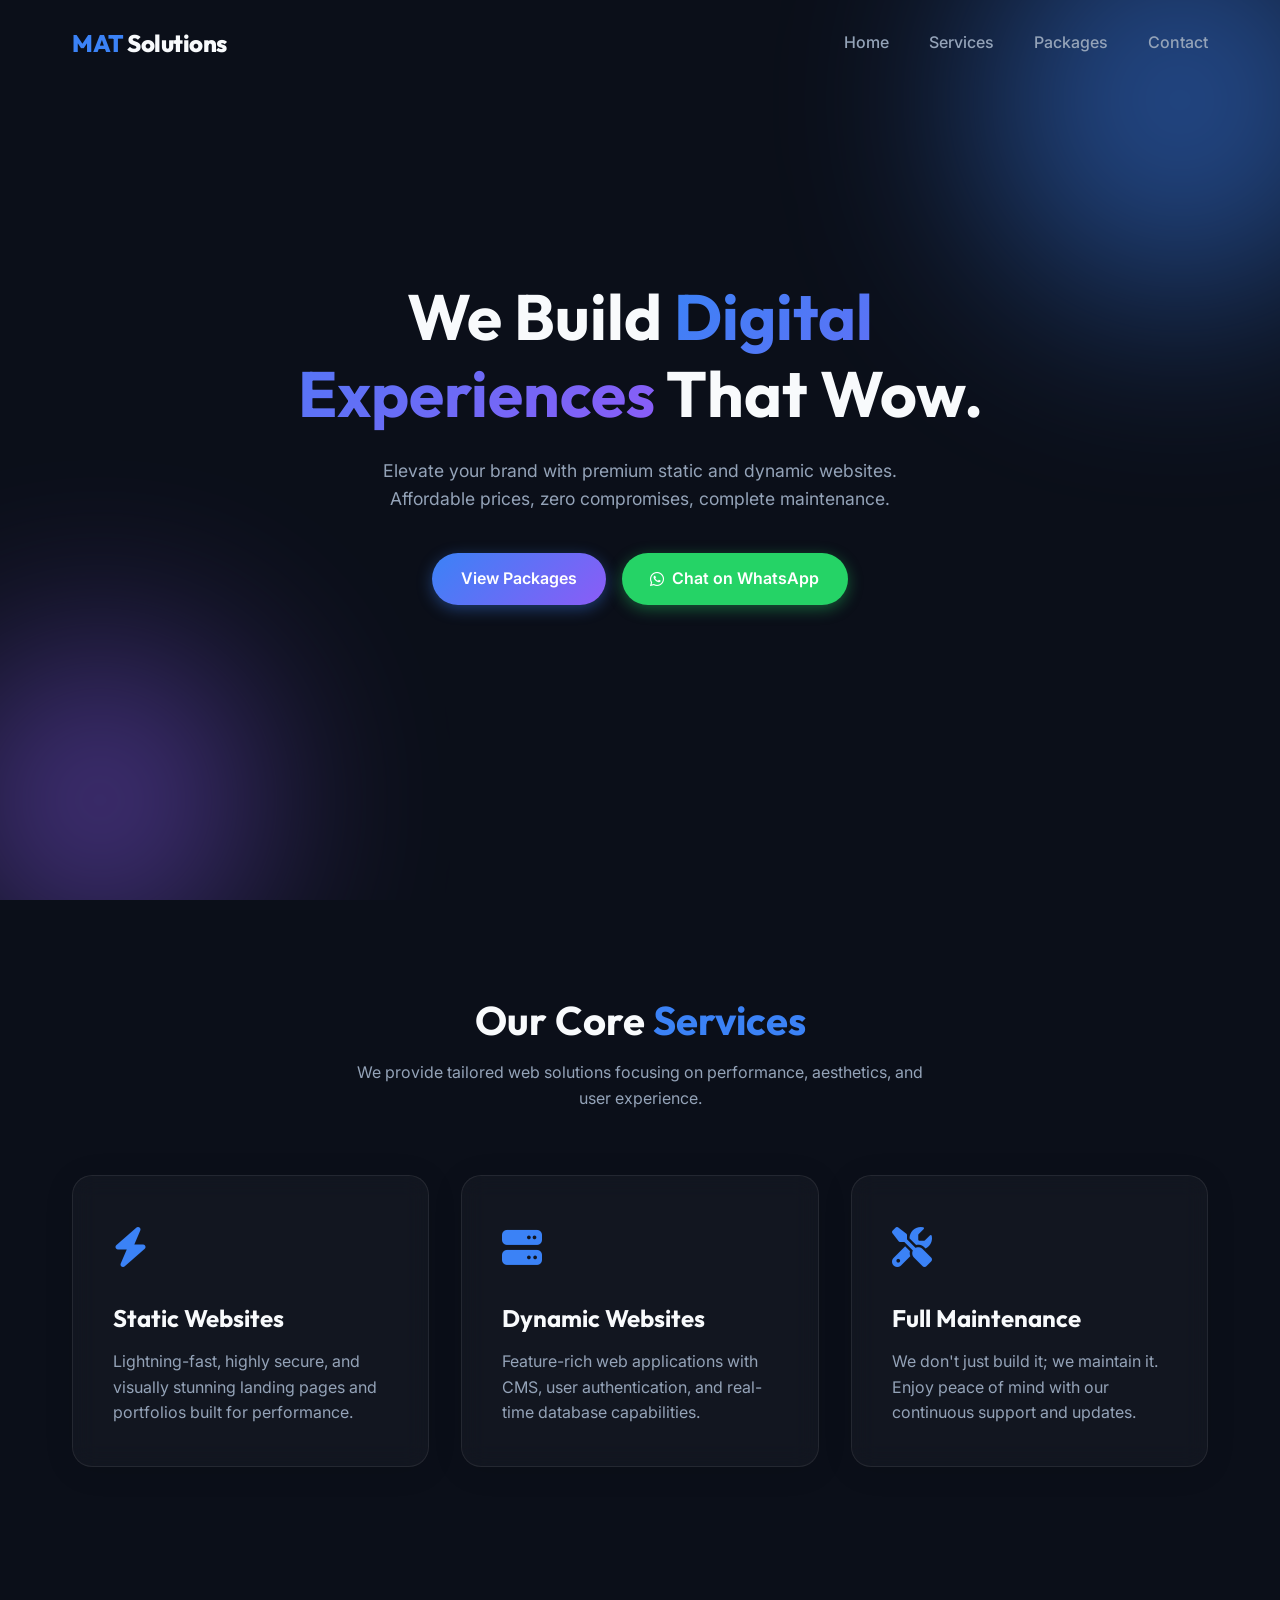
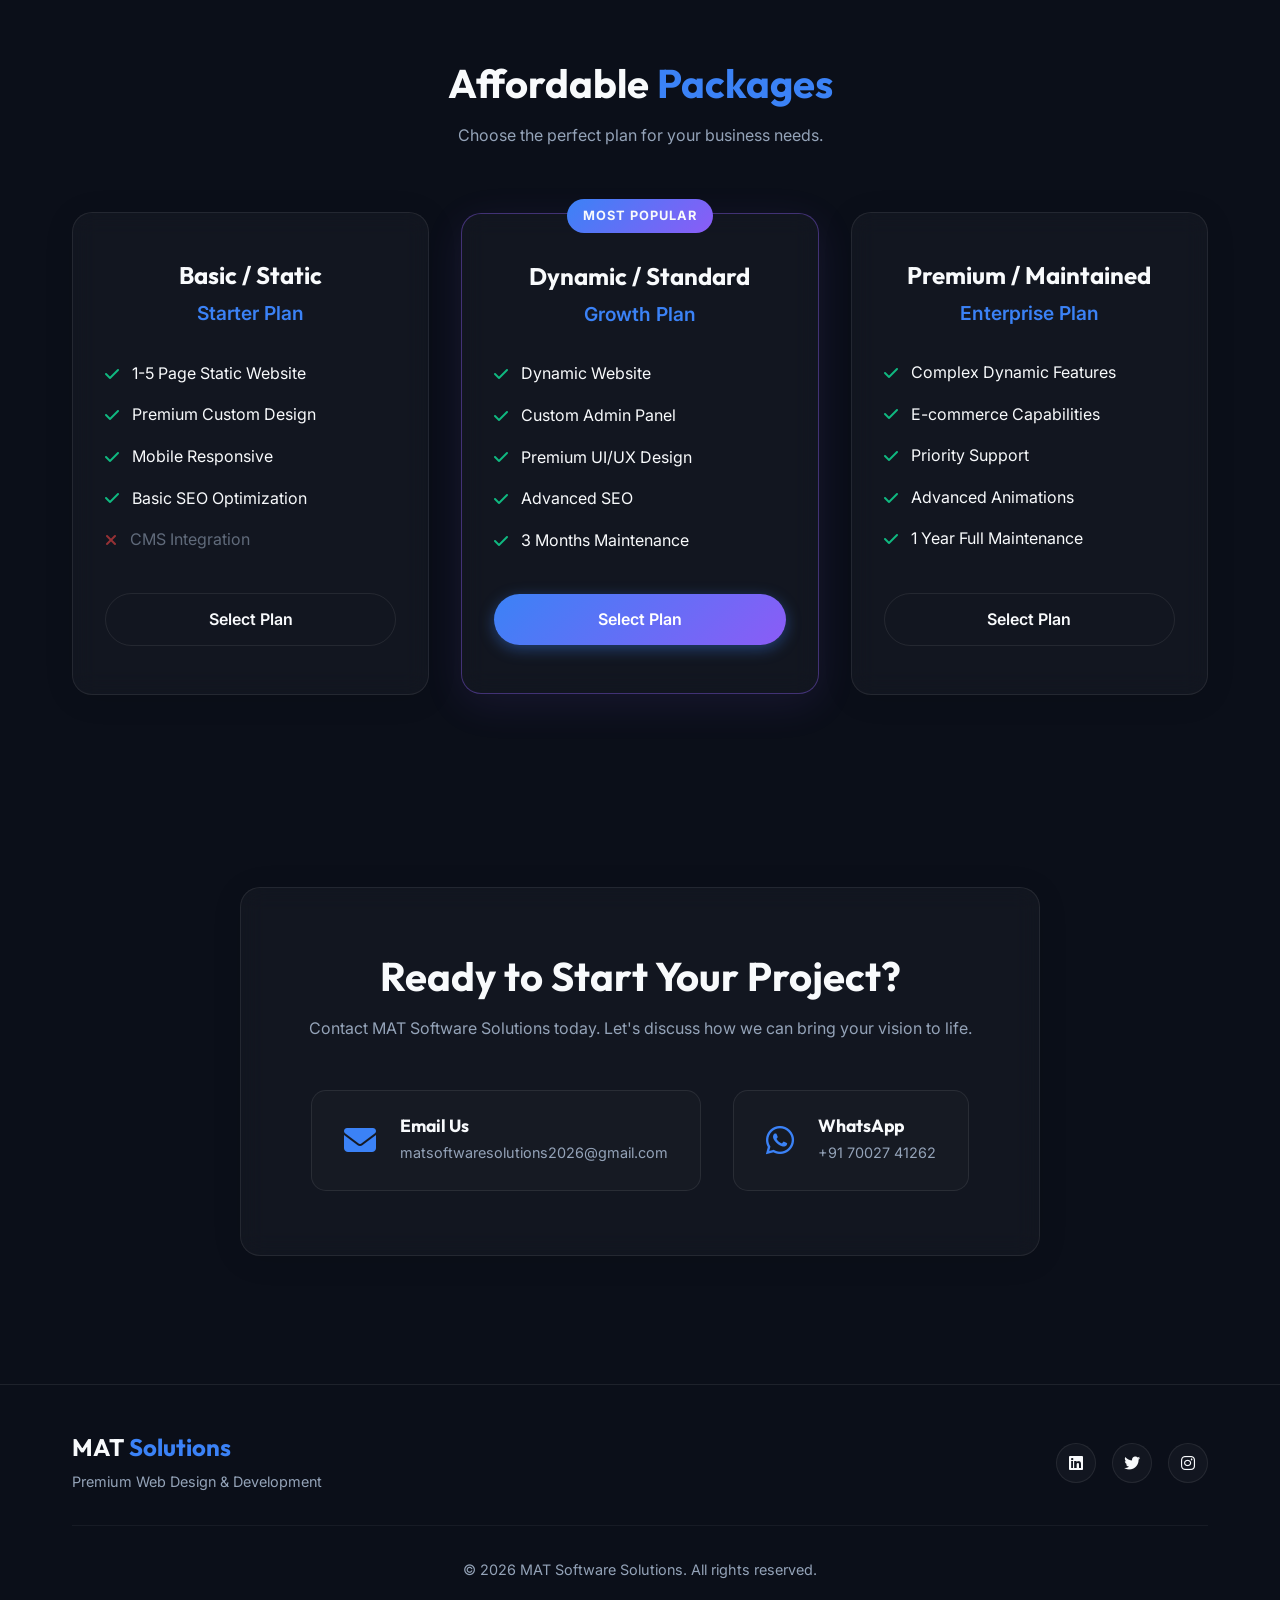
==== index.html @ a4cf88b2 "Initial commit: MAT Software Solutions Website" ====
<!DOCTYPE html>
<html lang="en">
<head>
    <meta charset="UTF-8">
    <meta name="viewport" content="width=device-width, initial-scale=1.0">
    <title>MAT Software Solutions | Premium Web Design & Development</title>
    <meta name="description" content="MAT Software Solutions provides premium Static and Dynamic website creation with maintenance at affordable prices.">
    <!-- Google Fonts -->
    <link rel="preconnect" href="https://fonts.googleapis.com">
    <link rel="preconnect" href="https://fonts.gstatic.com" crossorigin>
    <link href="https://fonts.googleapis.com/css2?family=Outfit:wght@300;400;600;800&family=Inter:wght@400;500;700&display=swap" rel="stylesheet">
    <!-- FontAwesome for Icons -->
    <link rel="stylesheet" href="https://cdnjs.cloudflare.com/ajax/libs/font-awesome/6.4.0/css/all.min.css">
    <!-- Custom CSS -->
    <link rel="stylesheet" href="styles.css">
</head>
<body>
    <!-- Navbar -->
    <nav id="navbar">
        <div class="nav-container">
            <a href="#" class="logo"><span>MAT</span> Solutions</a>
            <ul class="nav-links">
                <li><a href="#home">Home</a></li>
                <li><a href="#services">Services</a></li>
                <li><a href="#packages">Packages</a></li>
                <li><a href="#contact">Contact</a></li>
            </ul>
            <div class="mobile-menu-btn">
                <i class="fa-solid fa-bars"></i>
            </div>
        </div>
    </nav>

    <!-- Mobile Menu -->
    <div class="mobile-menu">
        <ul>
            <li><a href="#home" class="mobile-link">Home</a></li>
            <li><a href="#services" class="mobile-link">Services</a></li>
            <li><a href="#packages" class="mobile-link">Packages</a></li>
            <li><a href="#contact" class="mobile-link">Contact</a></li>
        </ul>
    </div>

    <!-- Hero Section -->
    <section id="home" class="hero">
        <div class="hero-bg-shapes">
            <div class="shape shape-1"></div>
            <div class="shape shape-2"></div>
        </div>
        <div class="container hero-content animate-on-scroll">
            <h1>We Build <span>Digital Experiences</span> That Wow.</h1>
            <p>Elevate your brand with premium static and dynamic websites. Affordable prices, zero compromises, complete maintenance.</p>
            <div class="hero-buttons">
                <a href="#packages" class="btn btn-primary">View Packages</a>
                <a href="https://wa.me/917002741262" target="_blank" class="btn btn-secondary">
                    <i class="fa-brands fa-whatsapp"></i> Chat on WhatsApp
                </a>
            </div>
        </div>
    </section>

    <!-- Services Section -->
    <section id="services" class="services">
        <div class="container">
            <div class="section-title animate-on-scroll">
                <h2>Our Core <span>Services</span></h2>
                <p>We provide tailored web solutions focusing on performance, aesthetics, and user experience.</p>
            </div>
            <div class="services-grid">
                <div class="service-card glass animate-on-scroll">
                    <div class="icon"><i class="fa-solid fa-bolt"></i></div>
                    <h3>Static Websites</h3>
                    <p>Lightning-fast, highly secure, and visually stunning landing pages and portfolios built for performance.</p>
                </div>
                <div class="service-card glass animate-on-scroll" style="transition-delay: 0.2s;">
                    <div class="icon"><i class="fa-solid fa-server"></i></div>
                    <h3>Dynamic Websites</h3>
                    <p>Feature-rich web applications with CMS, user authentication, and real-time database capabilities.</p>
                </div>
                <div class="service-card glass animate-on-scroll" style="transition-delay: 0.4s;">
                    <div class="icon"><i class="fa-solid fa-screwdriver-wrench"></i></div>
                    <h3>Full Maintenance</h3>
                    <p>We don't just build it; we maintain it. Enjoy peace of mind with our continuous support and updates.</p>
                </div>
            </div>
        </div>
    </section>

    <!-- Packages Section -->
    <section id="packages" class="packages">
        <div class="container">
            <div class="section-title animate-on-scroll">
                <h2>Affordable <span>Packages</span></h2>
                <p>Choose the perfect plan for your business needs.</p>
            </div>
            <div class="packages-grid">
                <!-- Package 1 -->
                <div class="package-card glass animate-on-scroll">
                    <h3>Basic / Static</h3>
                    <div class="price">Starter Plan</div>
                    <ul class="features">
                        <li><i class="fa-solid fa-check"></i> 1-5 Page Static Website</li>
                        <li><i class="fa-solid fa-check"></i> Premium Custom Design</li>
                        <li><i class="fa-solid fa-check"></i> Mobile Responsive</li>
                        <li><i class="fa-solid fa-check"></i> Basic SEO Optimization</li>
                        <li class="disabled"><i class="fa-solid fa-xmark"></i> CMS Integration</li>
                    </ul>
                    <a href="https://wa.me/917002741262?text=I'm%20interested%20in%20the%20Basic%20Static%20Package" target="_blank" class="btn btn-outline">Select Plan</a>
                </div>
                
                <!-- Package 2 -->
                <div class="package-card glass popular animate-on-scroll" style="transition-delay: 0.2s;">
                    <div class="badge">Most Popular</div>
                    <h3>Dynamic / Standard</h3>
                    <div class="price">Growth Plan</div>
                    <ul class="features">
                        <li><i class="fa-solid fa-check"></i> Dynamic Website</li>
                        <li><i class="fa-solid fa-check"></i> Custom Admin Panel</li>
                        <li><i class="fa-solid fa-check"></i> Premium UI/UX Design</li>
                        <li><i class="fa-solid fa-check"></i> Advanced SEO</li>
                        <li><i class="fa-solid fa-check"></i> 3 Months Maintenance</li>
                    </ul>
                    <a href="https://wa.me/917002741262?text=I'm%20interested%20in%20the%20Dynamic%20Standard%20Package" target="_blank" class="btn btn-primary">Select Plan</a>
                </div>

                <!-- Package 3 -->
                <div class="package-card glass animate-on-scroll" style="transition-delay: 0.4s;">
                    <h3>Premium / Maintained</h3>
                    <div class="price">Enterprise Plan</div>
                    <ul class="features">
                        <li><i class="fa-solid fa-check"></i> Complex Dynamic Features</li>
                        <li><i class="fa-solid fa-check"></i> E-commerce Capabilities</li>
                        <li><i class="fa-solid fa-check"></i> Priority Support</li>
                        <li><i class="fa-solid fa-check"></i> Advanced Animations</li>
                        <li><i class="fa-solid fa-check"></i> 1 Year Full Maintenance</li>
                    </ul>
                    <a href="https://wa.me/917002741262?text=I'm%20interested%20in%20the%20Premium%20Maintained%20Package" target="_blank" class="btn btn-outline">Select Plan</a>
                </div>
            </div>
        </div>
    </section>

    <!-- Contact Section -->
    <section id="contact" class="contact">
        <div class="container">
            <div class="contact-card glass animate-on-scroll">
                <h2>Ready to Start Your Project?</h2>
                <p>Contact MAT Software Solutions today. Let's discuss how we can bring your vision to life.</p>
                <div class="contact-links">
                    <a href="mailto:matsoftwaresolutions2026@gmail.com" class="contact-item">
                        <div class="icon"><i class="fa-solid fa-envelope"></i></div>
                        <div>
                            <h4>Email Us</h4>
                            <span>matsoftwaresolutions2026@gmail.com</span>
                        </div>
                    </a>
                    <a href="https://wa.me/917002741262" target="_blank" class="contact-item">
                        <div class="icon"><i class="fa-brands fa-whatsapp"></i></div>
                        <div>
                            <h4>WhatsApp</h4>
                            <span>+91 70027 41262</span>
                        </div>
                    </a>
                </div>
            </div>
        </div>
    </section>

    <!-- Footer -->
    <footer>
        <div class="container">
            <div class="footer-content">
                <div class="footer-logo">
                    <h2>MAT <span>Solutions</span></h2>
                    <p>Premium Web Design & Development</p>
                </div>
                <div class="footer-socials">
                    <a href="#"><i class="fa-brands fa-linkedin"></i></a>
                    <a href="#"><i class="fa-brands fa-twitter"></i></a>
                    <a href="#"><i class="fa-brands fa-instagram"></i></a>
                </div>
            </div>
            <div class="footer-bottom">
                <p>&copy; 2026 MAT Software Solutions. All rights reserved.</p>
            </div>
        </div>
    </footer>

    <script src="script.js"></script>
</body>
</html>
---- styles.css ----
:root {
    /* Colors */
    --bg-main: #0B0F19; /* Deep charcoal/blue background */
    --bg-secondary: #131A2A;
    --accent-primary: #3B82F6; /* Electric Blue */
    --accent-secondary: #8B5CF6; /* Neon Purple */
    --text-primary: #F8FAFC;
    --text-secondary: #94A3B8;
    
    /* Glassmorphism */
    --glass-bg: rgba(255, 255, 255, 0.03);
    --glass-border: rgba(255, 255, 255, 0.08);
    --glass-shadow: 0 4px 30px rgba(0, 0, 0, 0.1);
    
    /* Typography */
    --font-heading: 'Outfit', sans-serif;
    --font-body: 'Inter', sans-serif;
    
    /* Transitions */
    --transition-fast: 0.2s ease;
    --transition-normal: 0.4s cubic-bezier(0.16, 1, 0.3, 1);
}

* {
    margin: 0;
    padding: 0;
    box-sizing: border-box;
}

html {
    scroll-behavior: smooth;
    font-size: 16px;
}

body {
    font-family: var(--font-body);
    background-color: var(--bg-main);
    color: var(--text-primary);
    line-height: 1.6;
    overflow-x: hidden;
}

h1, h2, h3, h4, h5, h6 {
    font-family: var(--font-heading);
    font-weight: 700;
    line-height: 1.2;
}

a {
    text-decoration: none;
    color: inherit;
    transition: var(--transition-fast);
}

ul {
    list-style: none;
}

.container {
    max-width: 1200px;
    margin: 0 auto;
    padding: 0 2rem;
}

/* Glassmorphism Utility */
.glass {
    background: var(--glass-bg);
    backdrop-filter: blur(12px);
    -webkit-backdrop-filter: blur(12px);
    border: 1px solid var(--glass-border);
    box-shadow: var(--glass-shadow);
    border-radius: 20px;
}

/* Buttons */
.btn {
    display: inline-flex;
    align-items: center;
    justify-content: center;
    gap: 0.5rem;
    padding: 0.8rem 1.8rem;
    border-radius: 50px;
    font-weight: 600;
    font-size: 1rem;
    cursor: pointer;
    transition: var(--transition-normal);
    border: none;
}

.btn-primary {
    background: linear-gradient(135deg, var(--accent-primary), var(--accent-secondary));
    color: white;
    box-shadow: 0 4px 15px rgba(59, 130, 246, 0.4);
}

.btn-primary:hover {
    transform: translateY(-2px);
    box-shadow: 0 6px 20px rgba(59, 130, 246, 0.6);
}

.btn-secondary {
    background: #25D366; /* WhatsApp Green */
    color: white;
    box-shadow: 0 4px 15px rgba(37, 211, 102, 0.4);
}

.btn-secondary:hover {
    transform: translateY(-2px);
    box-shadow: 0 6px 20px rgba(37, 211, 102, 0.6);
}

.btn-outline {
    background: transparent;
    color: var(--text-primary);
    border: 1px solid var(--glass-border);
}

.btn-outline:hover {
    background: var(--glass-bg);
    border-color: var(--accent-primary);
}

/* Navbar */
#navbar {
    position: fixed;
    top: 0;
    width: 100%;
    padding: 1.5rem 0;
    z-index: 1000;
    transition: var(--transition-normal);
    border-bottom: 1px solid transparent;
}

#navbar.scrolled {
    background: rgba(11, 15, 25, 0.85);
    backdrop-filter: blur(10px);
    padding: 1rem 0;
    border-bottom: 1px solid var(--glass-border);
}

.nav-container {
    max-width: 1200px;
    margin: 0 auto;
    padding: 0 2rem;
    display: flex;
    justify-content: space-between;
    align-items: center;
}

.logo {
    font-family: var(--font-heading);
    font-size: 1.5rem;
    font-weight: 800;
    letter-spacing: -0.5px;
}

.logo span {
    color: var(--accent-primary);
}

.nav-links {
    display: flex;
    gap: 2.5rem;
}

.nav-links a {
    font-weight: 500;
    color: var(--text-secondary);
    position: relative;
}

.nav-links a:hover {
    color: var(--text-primary);
}

.nav-links a::after {
    content: '';
    position: absolute;
    bottom: -5px;
    left: 0;
    width: 0;
    height: 2px;
    background: var(--accent-primary);
    transition: var(--transition-fast);
}

.nav-links a:hover::after {
    width: 100%;
}

.mobile-menu-btn {
    display: none;
    font-size: 1.5rem;
    cursor: pointer;
    color: var(--text-primary);
}

/* Mobile Menu */
.mobile-menu {
    position: fixed;
    top: 0;
    left: 0;
    width: 100%;
    height: 100vh;
    background: var(--bg-main);
    z-index: 999;
    display: flex;
    align-items: center;
    justify-content: center;
    transform: translateX(100%);
    transition: transform 0.4s cubic-bezier(0.77, 0, 0.175, 1);
}

.mobile-menu.active {
    transform: translateX(0);
}

.mobile-menu ul {
    text-align: center;
}

.mobile-menu li {
    margin: 2rem 0;
}

.mobile-menu a {
    font-size: 2rem;
    font-family: var(--font-heading);
    font-weight: 600;
}

/* Hero Section */
.hero {
    min-height: 100vh;
    display: flex;
    align-items: center;
    position: relative;
    padding-top: 5rem;
    overflow: hidden;
}

.hero-bg-shapes {
    position: absolute;
    top: 0;
    left: 0;
    width: 100%;
    height: 100%;
    z-index: -1;
    overflow: hidden;
}

.shape {
    position: absolute;
    border-radius: 50%;
    filter: blur(100px);
    opacity: 0.5;
}

.shape-1 {
    width: 400px;
    height: 400px;
    background: var(--accent-primary);
    top: -100px;
    right: -100px;
    animation: float 10s ease-in-out infinite;
}

.shape-2 {
    width: 300px;
    height: 300px;
    background: var(--accent-secondary);
    bottom: -50px;
    left: -50px;
    animation: float 12s ease-in-out infinite reverse;
}

@keyframes float {
    0% { transform: translateY(0) scale(1); }
    50% { transform: translateY(-30px) scale(1.1); }
    100% { transform: translateY(0) scale(1); }
}

.hero-content {
    max-width: 800px;
    text-align: center;
    margin: 0 auto;
}

.hero h1 {
    font-size: clamp(3rem, 5vw, 4.5rem);
    margin-bottom: 1.5rem;
}

.hero h1 span {
    background: linear-gradient(135deg, var(--accent-primary), var(--accent-secondary));
    -webkit-background-clip: text;
    -webkit-text-fill-color: transparent;
}

.hero p {
    font-size: 1.1rem;
    color: var(--text-secondary);
    margin-bottom: 2.5rem;
    max-width: 600px;
    margin-inline: auto;
}

.hero-buttons {
    display: flex;
    justify-content: center;
    gap: 1rem;
}

/* Sections Global */
section {
    padding: 6rem 0;
}

.section-title {
    text-align: center;
    margin-bottom: 4rem;
}

.section-title h2 {
    font-size: 2.5rem;
    margin-bottom: 1rem;
}

.section-title h2 span {
    color: var(--accent-primary);
}

.section-title p {
    color: var(--text-secondary);
    max-width: 600px;
    margin: 0 auto;
}

/* Services */
.services-grid {
    display: grid;
    grid-template-columns: repeat(auto-fit, minmax(300px, 1fr));
    gap: 2rem;
}

.service-card {
    padding: 2.5rem;
    transition: var(--transition-normal);
}

.service-card:hover {
    transform: translateY(-10px);
    border-color: rgba(59, 130, 246, 0.3);
}

.service-card .icon {
    font-size: 2.5rem;
    color: var(--accent-primary);
    margin-bottom: 1.5rem;
}

.service-card h3 {
    font-size: 1.5rem;
    margin-bottom: 1rem;
}

.service-card p {
    color: var(--text-secondary);
}

/* Packages */
.packages-grid {
    display: grid;
    grid-template-columns: repeat(auto-fit, minmax(320px, 1fr));
    gap: 2rem;
    align-items: center;
}

.package-card {
    padding: 3rem 2rem;
    text-align: center;
    position: relative;
    transition: var(--transition-normal);
}

.package-card:hover {
    transform: translateY(-10px);
}

.package-card.popular {
    border-color: rgba(139, 92, 246, 0.4);
    box-shadow: 0 10px 40px rgba(139, 92, 246, 0.1);
    transform: scale(1.05);
}

.package-card.popular:hover {
    transform: scale(1.05) translateY(-10px);
}

.package-card .badge {
    position: absolute;
    top: -15px;
    left: 50%;
    transform: translateX(-50%);
    background: linear-gradient(135deg, var(--accent-primary), var(--accent-secondary));
    padding: 0.4rem 1rem;
    border-radius: 20px;
    font-size: 0.8rem;
    font-weight: 700;
    text-transform: uppercase;
    letter-spacing: 1px;
}

.package-card h3 {
    font-size: 1.5rem;
    margin-bottom: 0.5rem;
}

.package-card .price {
    font-size: 1.2rem;
    color: var(--accent-primary);
    font-weight: 600;
    margin-bottom: 2rem;
}

.package-card .features {
    text-align: left;
    margin-bottom: 2.5rem;
}

.package-card .features li {
    margin-bottom: 1rem;
    display: flex;
    align-items: center;
    gap: 0.8rem;
}

.package-card .features i.fa-check {
    color: #10B981;
}

.package-card .features li.disabled {
    color: var(--text-secondary);
    opacity: 0.6;
}

.package-card .features i.fa-xmark {
    color: #EF4444;
}

.package-card .btn {
    width: 100%;
}

/* Contact */
.contact-card {
    padding: 4rem;
    text-align: center;
    max-width: 800px;
    margin: 0 auto;
}

.contact-card h2 {
    font-size: 2.5rem;
    margin-bottom: 1rem;
}

.contact-card p {
    color: var(--text-secondary);
    margin-bottom: 3rem;
}

.contact-links {
    display: flex;
    justify-content: center;
    gap: 2rem;
    flex-wrap: wrap;
}

.contact-item {
    display: flex;
    align-items: center;
    gap: 1.5rem;
    padding: 1.5rem 2rem;
    background: rgba(255, 255, 255, 0.02);
    border: 1px solid var(--glass-border);
    border-radius: 15px;
    text-align: left;
    transition: var(--transition-fast);
}

.contact-item:hover {
    background: rgba(255, 255, 255, 0.05);
    border-color: var(--accent-primary);
    transform: translateY(-3px);
}

.contact-item .icon {
    font-size: 2rem;
    color: var(--accent-primary);
}

.contact-item h4 {
    font-size: 1.1rem;
    margin-bottom: 0.2rem;
}

.contact-item span {
    color: var(--text-secondary);
    font-size: 0.9rem;
}

/* Footer */
footer {
    border-top: 1px solid var(--glass-border);
    padding: 3rem 0;
    margin-top: 2rem;
}

.footer-content {
    display: flex;
    justify-content: space-between;
    align-items: center;
    margin-bottom: 2rem;
}

.footer-logo h2 {
    font-size: 1.5rem;
}

.footer-logo span {
    color: var(--accent-primary);
}

.footer-logo p {
    color: var(--text-secondary);
    font-size: 0.9rem;
    margin-top: 0.5rem;
}

.footer-socials {
    display: flex;
    gap: 1rem;
}

.footer-socials a {
    display: flex;
    align-items: center;
    justify-content: center;
    width: 40px;
    height: 40px;
    border-radius: 50%;
    background: var(--glass-bg);
    border: 1px solid var(--glass-border);
    transition: var(--transition-fast);
}

.footer-socials a:hover {
    background: var(--accent-primary);
    border-color: var(--accent-primary);
    color: white;
}

.footer-bottom {
    text-align: center;
    color: var(--text-secondary);
    font-size: 0.9rem;
    border-top: 1px solid rgba(255, 255, 255, 0.05);
    padding-top: 2rem;
}

/* Animations */
.animate-on-scroll {
    opacity: 0;
    transform: translateY(30px);
    transition: opacity 0.8s ease, transform 0.8s ease;
}

.animate-on-scroll.visible {
    opacity: 1;
    transform: translateY(0);
}

/* Responsive */
@media (max-width: 992px) {
    .package-card.popular {
        transform: scale(1);
    }
    .package-card.popular:hover {
        transform: translateY(-10px);
    }
}

@media (max-width: 768px) {
    .nav-links {
        display: none;
    }
    
    .mobile-menu-btn {
        display: block;
    }
    
    .hero h1 {
        font-size: 2.5rem;
    }
    
    .hero-buttons {
        flex-direction: column;
    }
    
    .contact-card {
        padding: 2rem;
    }
    
    .contact-item {
        width: 100%;
    }
    
    .footer-content {
        flex-direction: column;
        text-align: center;
        gap: 2rem;
    }
}
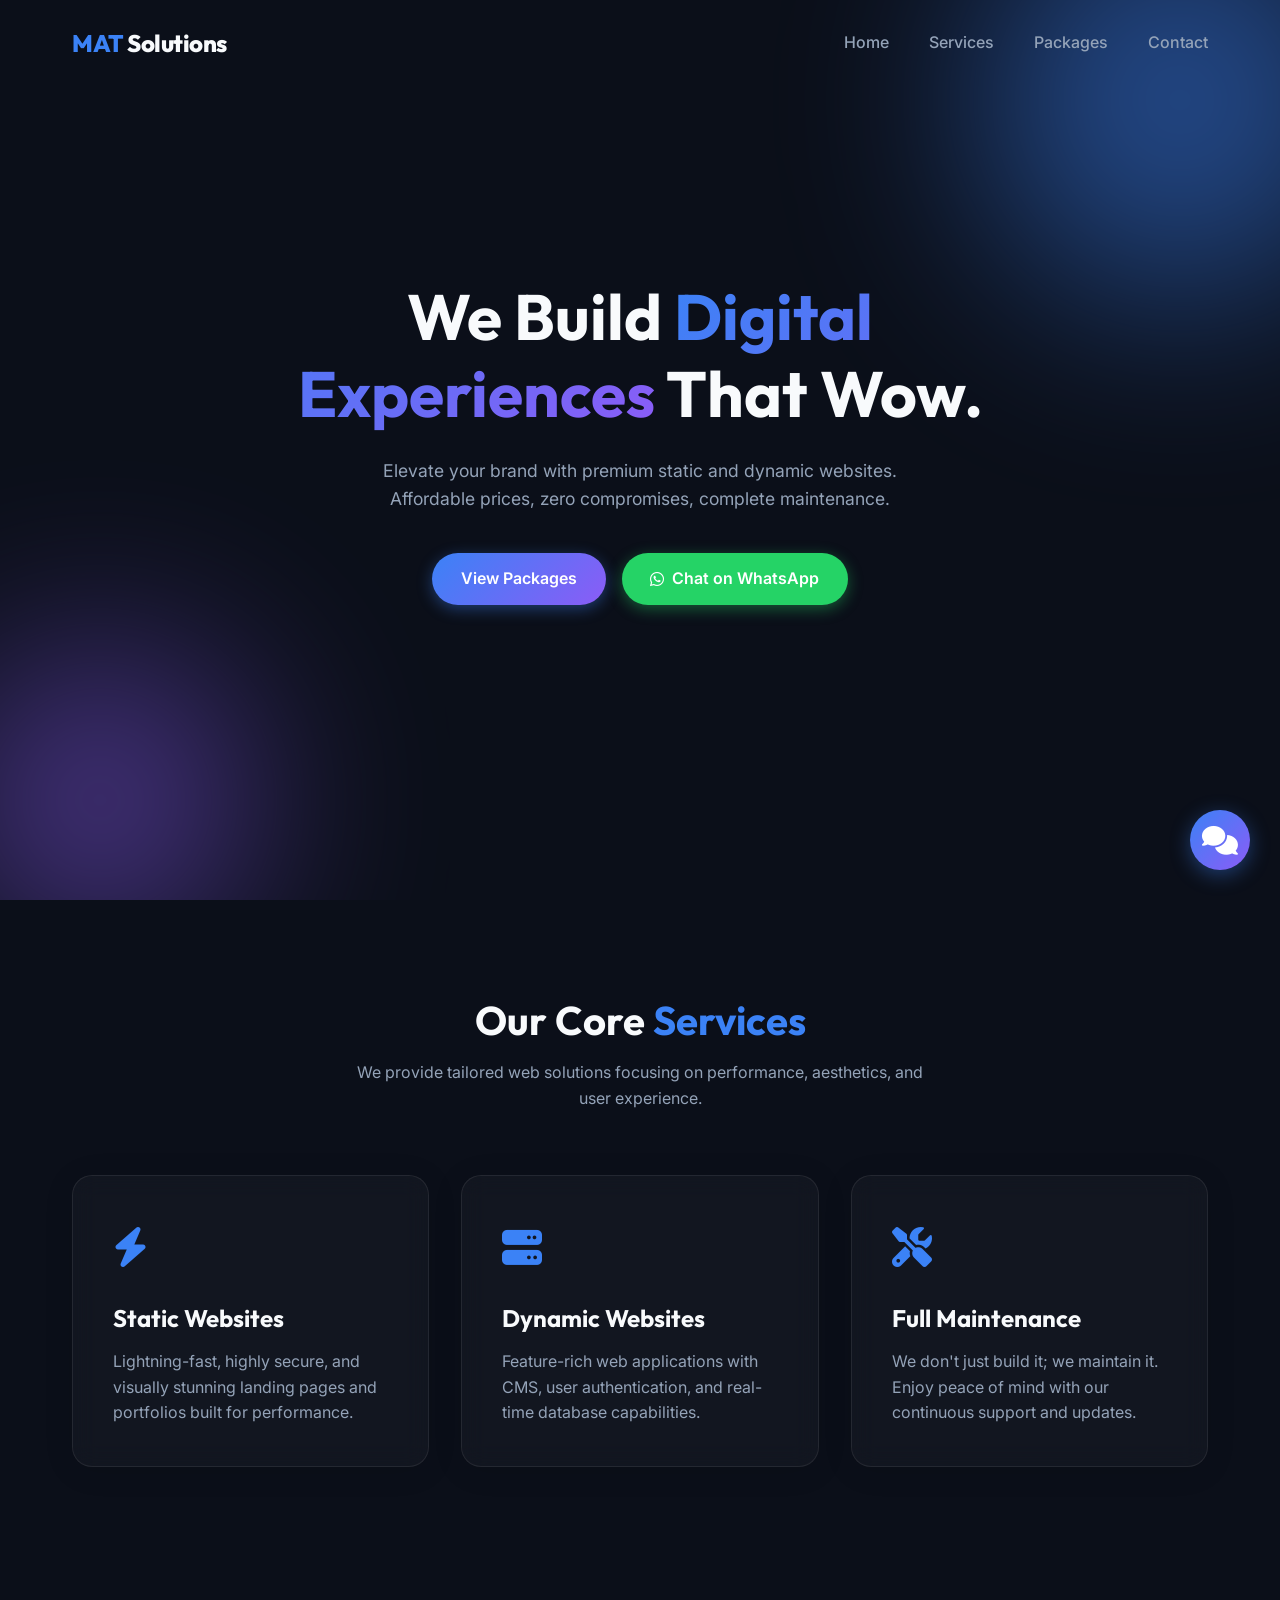
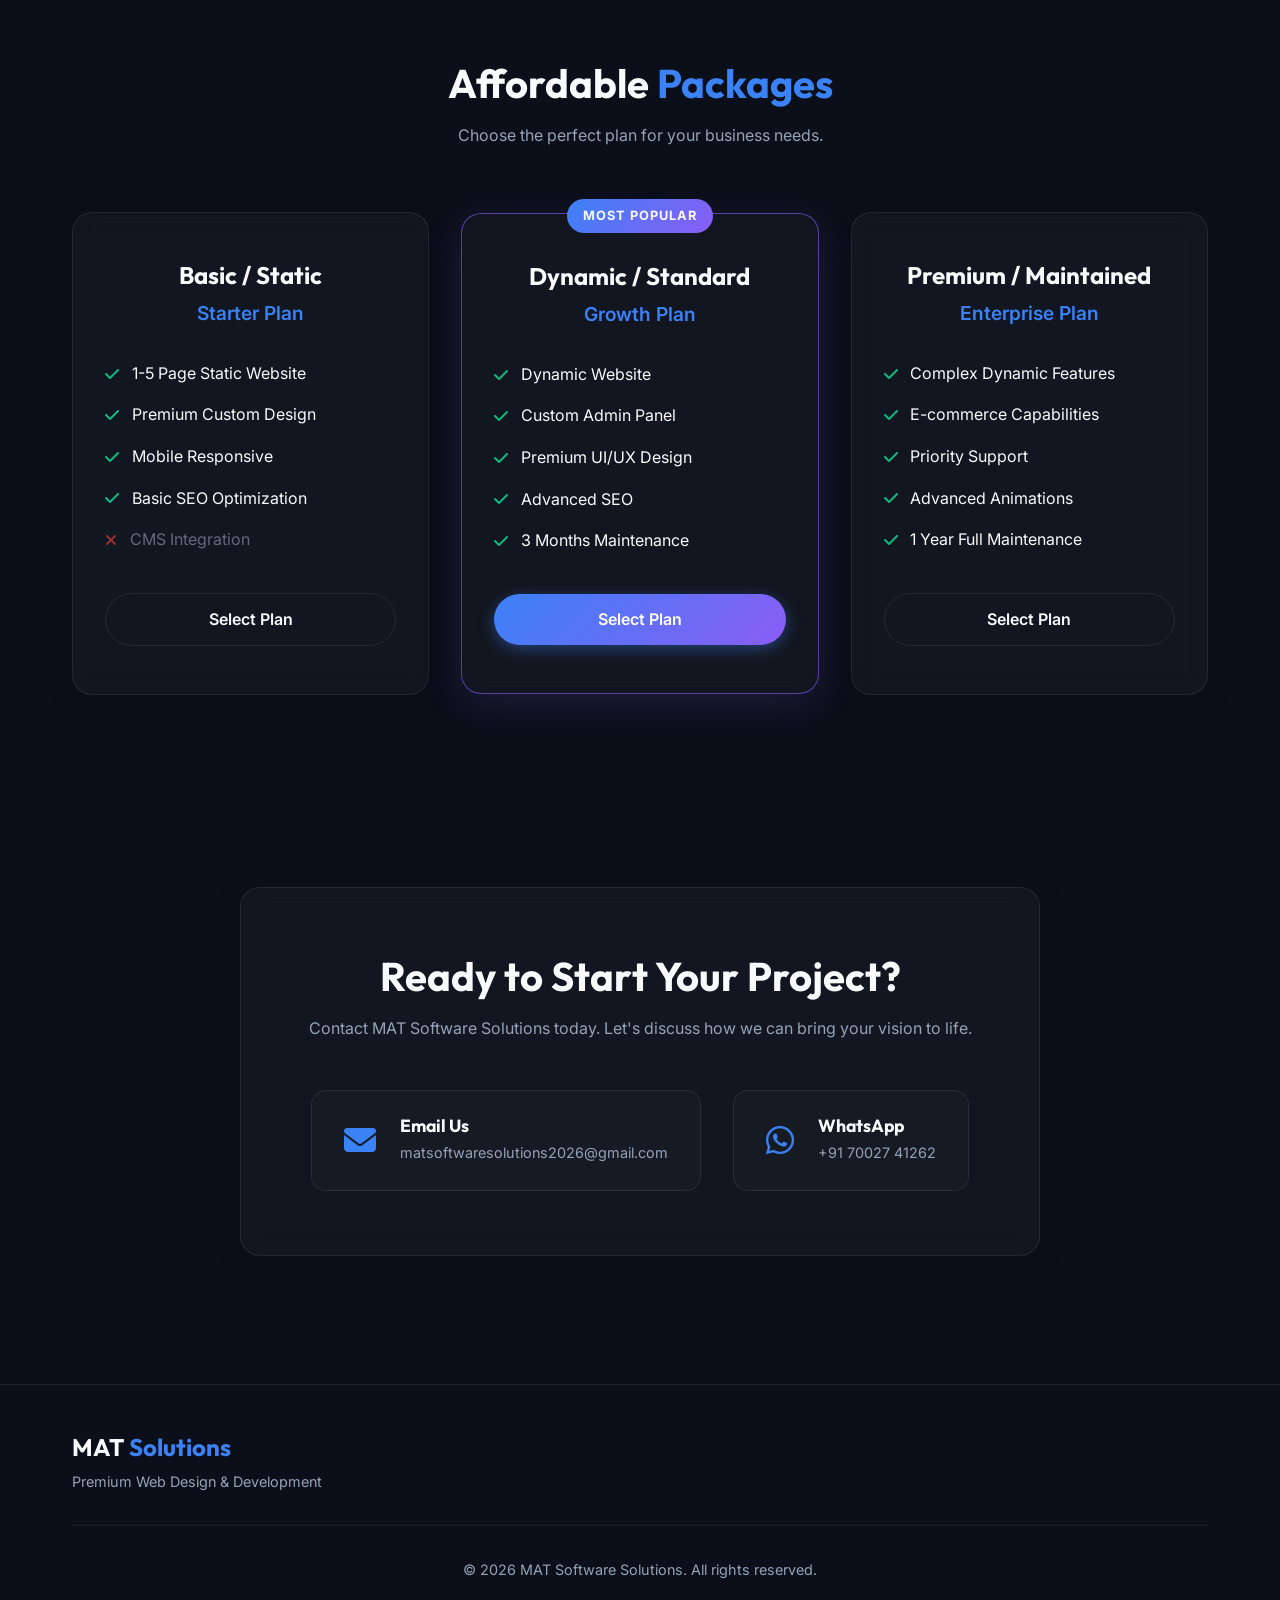
==== commit fcfe918a: "Add chatbot, enhance hover effects, remove social links" ====
--- a/index.html
+++ b/index.html
@@ -175,9 +175,7 @@
                     <p>Premium Web Design & Development</p>
                 </div>
                 <div class="footer-socials">
-                    <a href="#"><i class="fa-brands fa-linkedin"></i></a>
-                    <a href="#"><i class="fa-brands fa-twitter"></i></a>
-                    <a href="#"><i class="fa-brands fa-instagram"></i></a>
+                    <!-- Social links removed as requested -->
                 </div>
             </div>
             <div class="footer-bottom">
@@ -185,6 +183,29 @@
             </div>
         </div>
     </footer>
+
+    <!-- Chatbot Widget -->
+    <div class="chatbot-widget">
+        <button class="chatbot-toggle" id="chatbotToggle">
+            <i class="fa-solid fa-comments"></i>
+        </button>
+        <div class="chatbot-window" id="chatbotWindow">
+            <div class="chatbot-header">
+                <div>
+                    <h4>MAT Support</h4>
+                    <span>Typically replies instantly</span>
+                </div>
+                <button id="chatbotClose"><i class="fa-solid fa-xmark"></i></button>
+            </div>
+            <div class="chatbot-body" id="chatbotBody">
+                <div class="chat-msg bot">Hi there! 👋 Welcome to MAT Software Solutions. How can we help you today?</div>
+            </div>
+            <div class="chatbot-input-area">
+                <input type="text" id="chatInput" placeholder="Type a message...">
+                <button id="chatSend"><i class="fa-solid fa-paper-plane"></i></button>
+            </div>
+        </div>
+    </div>
 
     <script src="script.js"></script>
 </body>
--- a/styles.css
+++ b/styles.css
@@ -345,12 +345,40 @@
 
 .service-card {
     padding: 2.5rem;
-    transition: var(--transition-normal);
+    transition: all 0.4s cubic-bezier(0.175, 0.885, 0.32, 1.275);
+    position: relative;
+    overflow: hidden;
+}
+
+.service-card::before {
+    content: '';
+    position: absolute;
+    top: -50%;
+    left: -50%;
+    width: 200%;
+    height: 200%;
+    background: radial-gradient(circle, rgba(59, 130, 246, 0.1) 0%, transparent 70%);
+    opacity: 0;
+    transition: opacity 0.4s ease;
+    z-index: 0;
+    pointer-events: none;
 }
 
 .service-card:hover {
-    transform: translateY(-10px);
-    border-color: rgba(59, 130, 246, 0.3);
+    transform: translateY(-15px) scale(1.03);
+    border-color: var(--accent-primary);
+    box-shadow: 0 15px 35px rgba(59, 130, 246, 0.2);
+}
+
+.service-card:hover::before {
+    opacity: 1;
+}
+
+.service-card .icon,
+.service-card h3,
+.service-card p {
+    position: relative;
+    z-index: 1;
 }
 
 .service-card .icon {
@@ -380,21 +408,24 @@
     padding: 3rem 2rem;
     text-align: center;
     position: relative;
-    transition: var(--transition-normal);
+    transition: all 0.4s cubic-bezier(0.175, 0.885, 0.32, 1.275);
 }
 
 .package-card:hover {
-    transform: translateY(-10px);
+    transform: translateY(-15px) scale(1.03);
+    border-color: rgba(139, 92, 246, 0.5);
+    box-shadow: 0 15px 35px rgba(139, 92, 246, 0.2);
 }
 
 .package-card.popular {
-    border-color: rgba(139, 92, 246, 0.4);
-    box-shadow: 0 10px 40px rgba(139, 92, 246, 0.1);
+    border-color: rgba(139, 92, 246, 0.6);
+    box-shadow: 0 10px 40px rgba(139, 92, 246, 0.15);
     transform: scale(1.05);
 }
 
 .package-card.popular:hover {
-    transform: scale(1.05) translateY(-10px);
+    transform: scale(1.08) translateY(-15px);
+    box-shadow: 0 20px 45px rgba(139, 92, 246, 0.3);
 }
 
 .package-card .badge {
@@ -622,3 +653,209 @@
         gap: 2rem;
     }
 }
+
+/* Chatbot Styles */
+.chatbot-widget {
+    position: fixed;
+    bottom: 30px;
+    right: 30px;
+    z-index: 9999;
+    font-family: var(--font-body);
+}
+
+.chatbot-toggle {
+    width: 60px;
+    height: 60px;
+    border-radius: 50%;
+    background: linear-gradient(135deg, var(--accent-primary), var(--accent-secondary));
+    color: white;
+    border: none;
+    font-size: 1.8rem;
+    cursor: pointer;
+    box-shadow: 0 5px 20px rgba(59, 130, 246, 0.4);
+    transition: all 0.3s cubic-bezier(0.175, 0.885, 0.32, 1.275);
+    display: flex;
+    align-items: center;
+    justify-content: center;
+}
+
+.chatbot-toggle:hover {
+    transform: scale(1.1) rotate(10deg);
+    box-shadow: 0 8px 25px rgba(59, 130, 246, 0.6);
+}
+
+.chatbot-window {
+    position: absolute;
+    bottom: 80px;
+    right: 0;
+    width: 350px;
+    height: 450px;
+    background: var(--bg-secondary);
+    border: 1px solid var(--glass-border);
+    border-radius: 20px;
+    box-shadow: 0 10px 40px rgba(0, 0, 0, 0.5);
+    display: flex;
+    flex-direction: column;
+    overflow: hidden;
+    opacity: 0;
+    visibility: hidden;
+    transform: translateY(20px) scale(0.95);
+    transition: all 0.3s ease;
+    transform-origin: bottom right;
+}
+
+.chatbot-window.active {
+    opacity: 1;
+    visibility: visible;
+    transform: translateY(0) scale(1);
+}
+
+.chatbot-header {
+    background: linear-gradient(135deg, var(--accent-primary), var(--accent-secondary));
+    padding: 1.2rem;
+    display: flex;
+    justify-content: space-between;
+    align-items: center;
+    color: white;
+}
+
+.chatbot-header h4 {
+    margin: 0;
+    font-size: 1.1rem;
+    font-family: var(--font-heading);
+}
+
+.chatbot-header span {
+    font-size: 0.8rem;
+    opacity: 0.8;
+}
+
+#chatbotClose {
+    background: transparent;
+    border: none;
+    color: white;
+    font-size: 1.2rem;
+    cursor: pointer;
+    transition: transform 0.2s;
+}
+
+#chatbotClose:hover {
+    transform: scale(1.2);
+}
+
+.chatbot-body {
+    flex: 1;
+    padding: 1.5rem;
+    overflow-y: auto;
+    display: flex;
+    flex-direction: column;
+    gap: 1rem;
+    background: var(--bg-main);
+}
+
+/* Custom scrollbar for chat */
+.chatbot-body::-webkit-scrollbar {
+    width: 6px;
+}
+.chatbot-body::-webkit-scrollbar-track {
+    background: var(--bg-main);
+}
+.chatbot-body::-webkit-scrollbar-thumb {
+    background: var(--glass-border);
+    border-radius: 10px;
+}
+
+.chat-msg {
+    max-width: 80%;
+    padding: 0.8rem 1rem;
+    border-radius: 15px;
+    font-size: 0.95rem;
+    line-height: 1.4;
+    animation: fadeIn 0.3s ease forwards;
+}
+
+@keyframes fadeIn {
+    from { opacity: 0; transform: translateY(10px); }
+    to { opacity: 1; transform: translateY(0); }
+}
+
+.chat-msg.bot {
+    background: var(--bg-secondary);
+    color: var(--text-primary);
+    border: 1px solid var(--glass-border);
+    border-bottom-left-radius: 5px;
+    align-self: flex-start;
+}
+
+.chat-msg.user {
+    background: var(--accent-primary);
+    color: white;
+    border-bottom-right-radius: 5px;
+    align-self: flex-end;
+}
+
+.chatbot-input-area {
+    padding: 1rem;
+    background: var(--bg-secondary);
+    border-top: 1px solid var(--glass-border);
+    display: flex;
+    gap: 0.5rem;
+}
+
+.chatbot-input-area input {
+    flex: 1;
+    background: var(--bg-main);
+    border: 1px solid var(--glass-border);
+    color: var(--text-primary);
+    padding: 0.8rem 1rem;
+    border-radius: 50px;
+    outline: none;
+    font-family: var(--font-body);
+    transition: border-color 0.2s;
+}
+
+.chatbot-input-area input:focus {
+    border-color: var(--accent-primary);
+}
+
+.chatbot-input-area button {
+    width: 45px;
+    height: 45px;
+    border-radius: 50%;
+    background: var(--accent-primary);
+    color: white;
+    border: none;
+    cursor: pointer;
+    transition: transform 0.2s, background 0.2s;
+    display: flex;
+    align-items: center;
+    justify-content: center;
+}
+
+.chatbot-input-area button:hover {
+    transform: scale(1.05);
+    background: var(--accent-secondary);
+}
+
+@media (max-width: 480px) {
+    .chatbot-window {
+        position: fixed;
+        top: 0;
+        left: 0;
+        width: 100%;
+        height: 100vh;
+        border-radius: 0;
+        bottom: 0;
+        z-index: 10000;
+        transform: translateY(100%);
+    }
+    
+    .chatbot-window.active {
+        transform: translateY(0);
+    }
+    
+    .chatbot-widget {
+        bottom: 20px;
+        right: 20px;
+    }
+}
